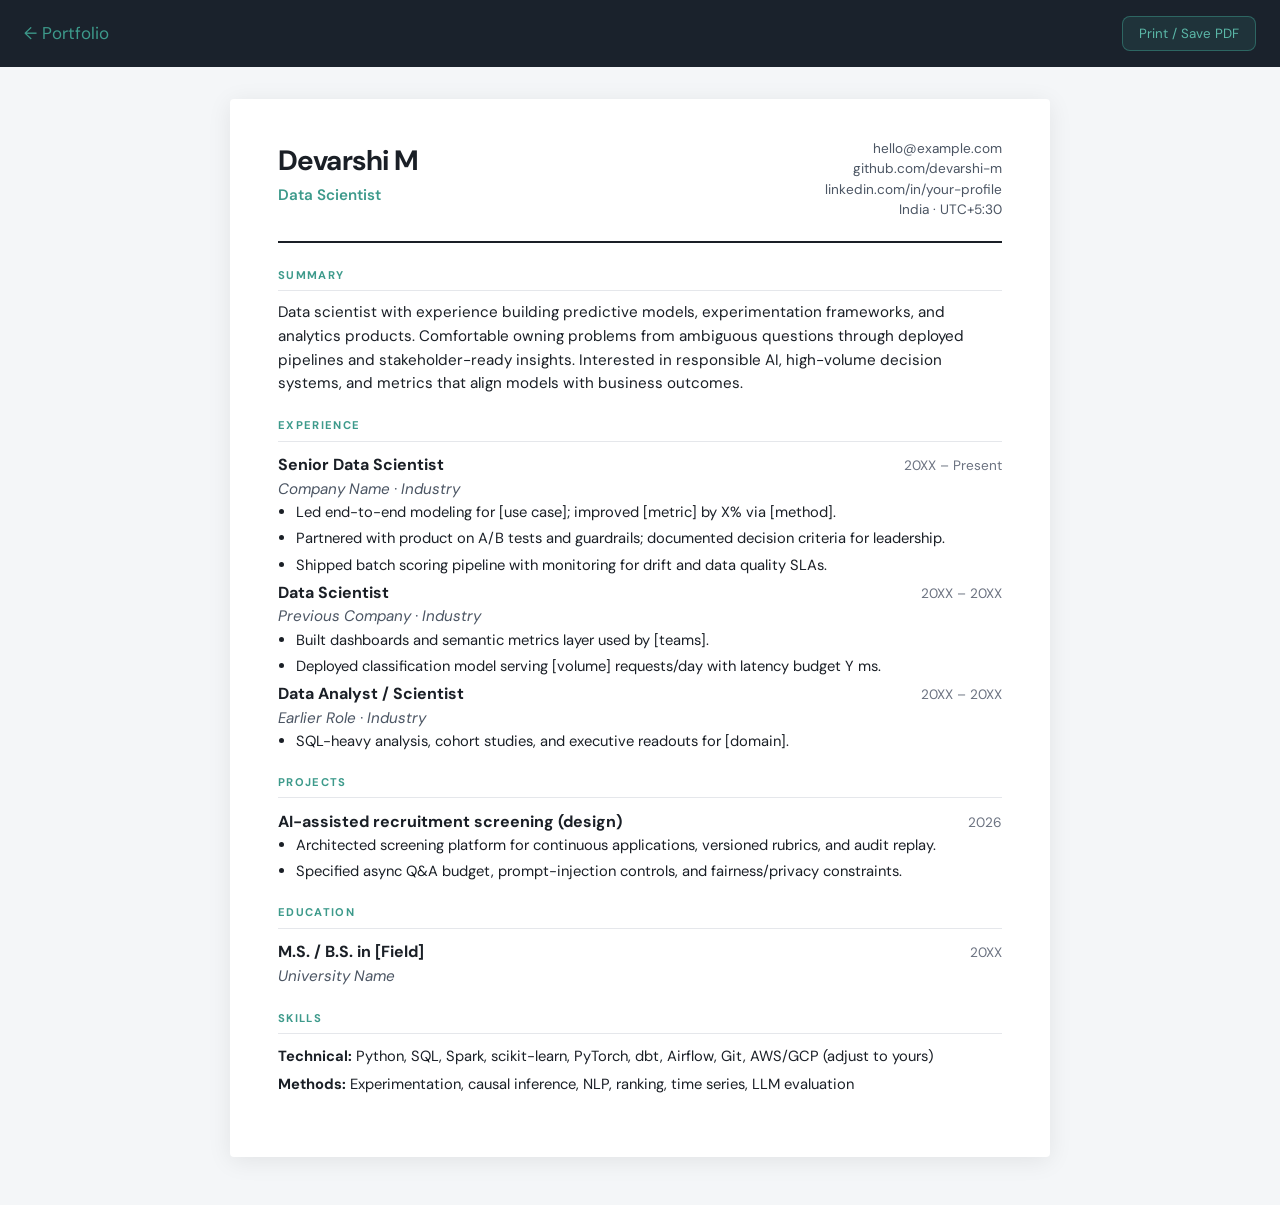
==== docs/resume.html @ bbe881e6 "Add GitHub Pages portfolio and resume site. Static docs site with deploy workflow so the portfolio c" ====
<!DOCTYPE html>
<html lang="en">
<head>
  <meta charset="UTF-8" />
  <meta name="viewport" content="width=device-width, initial-scale=1" />
  <title>Devarshi M · Résumé</title>
  <link rel="preconnect" href="https://fonts.googleapis.com" />
  <link rel="preconnect" href="https://fonts.gstatic.com" crossorigin />
  <link href="https://fonts.googleapis.com/css2?family=DM+Sans:opsz,wght@9..40,400;9..40,500;9..40,600;9..40,700&display=swap" rel="stylesheet" />
  <link rel="stylesheet" href="css/style.css" />
  <link rel="stylesheet" href="css/resume.css" />
</head>
<body class="resume-page">
  <div class="resume-toolbar no-print">
    <a href="index.html">← Portfolio</a>
    <button type="button" onclick="window.print()">Print / Save PDF</button>
  </div>

  <article class="resume sheet">
    <header class="resume-header">
      <div>
        <h1>Devarshi M</h1>
        <p class="resume-title">Data Scientist</p>
      </div>
      <address class="resume-contact">
        <span>hello@example.com</span>
        <span>github.com/devarshi-m</span>
        <span>linkedin.com/in/your-profile</span>
        <span>India · UTC+5:30</span>
      </address>
    </header>

    <section>
      <h2>Summary</h2>
      <p>
        Data scientist with experience building predictive models, experimentation frameworks, and analytics
        products. Comfortable owning problems from ambiguous questions through deployed pipelines and
        stakeholder-ready insights. Interested in responsible AI, high-volume decision systems, and metrics
        that align models with business outcomes.
      </p>
    </section>

    <section>
      <h2>Experience</h2>

      <div class="resume-entry">
        <div class="entry-head">
          <h3>Senior Data Scientist</h3>
          <span class="entry-date">20XX – Present</span>
        </div>
        <p class="entry-org">Company Name · Industry</p>
        <ul>
          <li>Led end-to-end modeling for [use case]; improved [metric] by X% via [method].</li>
          <li>Partnered with product on A/B tests and guardrails; documented decision criteria for leadership.</li>
          <li>Shipped batch scoring pipeline with monitoring for drift and data quality SLAs.</li>
        </ul>
      </div>

      <div class="resume-entry">
        <div class="entry-head">
          <h3>Data Scientist</h3>
          <span class="entry-date">20XX – 20XX</span>
        </div>
        <p class="entry-org">Previous Company · Industry</p>
        <ul>
          <li>Built dashboards and semantic metrics layer used by [teams].</li>
          <li>Deployed classification model serving [volume] requests/day with latency budget Y ms.</li>
        </ul>
      </div>

      <div class="resume-entry">
        <div class="entry-head">
          <h3>Data Analyst / Scientist</h3>
          <span class="entry-date">20XX – 20XX</span>
        </div>
        <p class="entry-org">Earlier Role · Industry</p>
        <ul>
          <li>SQL-heavy analysis, cohort studies, and executive readouts for [domain].</li>
        </ul>
      </div>
    </section>

    <section>
      <h2>Projects</h2>
      <div class="resume-entry">
        <div class="entry-head">
          <h3>AI-assisted recruitment screening (design)</h3>
          <span class="entry-date">2026</span>
        </div>
        <ul>
          <li>Architected screening platform for continuous applications, versioned rubrics, and audit replay.</li>
          <li>Specified async Q&amp;A budget, prompt-injection controls, and fairness/privacy constraints.</li>
        </ul>
      </div>
    </section>

    <section>
      <h2>Education</h2>
      <div class="resume-entry">
        <div class="entry-head">
          <h3>M.S. / B.S. in [Field]</h3>
          <span class="entry-date">20XX</span>
        </div>
        <p class="entry-org">University Name</p>
      </div>
    </section>

    <section>
      <h2>Skills</h2>
      <p class="skills-line">
        <strong>Technical:</strong> Python, SQL, Spark, scikit-learn, PyTorch, dbt, Airflow, Git, AWS/GCP (adjust to yours)
      </p>
      <p class="skills-line">
        <strong>Methods:</strong> Experimentation, causal inference, NLP, ranking, time series, LLM evaluation
      </p>
    </section>
  </article>
</body>
</html>
---- docs/css/style.css ----
:root {
  --bg: #0f1419;
  --bg-elevated: #171e26;
  --bg-card: #1a222c;
  --text: #e8edf2;
  --text-muted: #94a3b8;
  --accent: #3d9a8b;
  --accent-soft: rgba(61, 154, 139, 0.15);
  --gold: #c4a35a;
  --border: rgba(148, 163, 184, 0.12);
  --radius: 12px;
  --font-sans: "DM Sans", system-ui, sans-serif;
  --font-serif: "Instrument Serif", Georgia, serif;
  --wrap: min(1120px, 100% - 2.5rem);
}

*,
*::before,
*::after {
  box-sizing: border-box;
}

html {
  scroll-behavior: smooth;
}

body {
  margin: 0;
  font-family: var(--font-sans);
  font-size: 1.0625rem;
  line-height: 1.6;
  color: var(--text);
  background: var(--bg);
  background-image:
    radial-gradient(ellipse 80% 50% at 50% -20%, rgba(61, 154, 139, 0.12), transparent),
    radial-gradient(ellipse 60% 40% at 100% 0%, rgba(196, 163, 90, 0.06), transparent);
}

.wrap {
  width: var(--wrap);
  margin-inline: auto;
}

a {
  color: var(--accent);
  text-decoration-thickness: 1px;
  text-underline-offset: 3px;
}

a:hover {
  color: #5bb8a8;
}

code {
  font-size: 0.9em;
  padding: 0.15em 0.4em;
  border-radius: 4px;
  background: var(--bg-elevated);
}

.sr-only {
  position: absolute;
  width: 1px;
  height: 1px;
  padding: 0;
  margin: -1px;
  overflow: hidden;
  clip: rect(0, 0, 0, 0);
  border: 0;
}

.skip-link {
  position: absolute;
  left: -9999px;
  top: 0;
  z-index: 100;
  padding: 0.75rem 1rem;
  background: var(--accent);
  color: var(--bg);
}

.skip-link:focus {
  left: 1rem;
}

/* Header */
.site-header {
  position: sticky;
  top: 0;
  z-index: 50;
  backdrop-filter: blur(12px);
  background: rgba(15, 20, 25, 0.85);
  border-bottom: 1px solid var(--border);
}

.header-inner {
  display: flex;
  align-items: center;
  justify-content: space-between;
  padding: 1rem 0;
}

.logo {
  font-weight: 600;
  font-size: 1.1rem;
  color: var(--text);
  text-decoration: none;
}

.nav {
  display: flex;
  align-items: center;
  gap: 1.5rem;
}

.nav a {
  color: var(--text-muted);
  text-decoration: none;
  font-size: 0.95rem;
}

.nav a:hover {
  color: var(--text);
}

.nav-cta {
  padding: 0.45rem 0.9rem;
  border-radius: 999px;
  background: var(--accent-soft);
  color: var(--accent) !important;
  border: 1px solid rgba(61, 154, 139, 0.35);
}

.nav-toggle {
  display: none;
  width: 2.5rem;
  height: 2.5rem;
  border: 1px solid var(--border);
  border-radius: 8px;
  background: transparent;
  cursor: pointer;
}

.nav-toggle span,
.nav-toggle span::before,
.nav-toggle span::after {
  display: block;
  width: 1.1rem;
  height: 2px;
  background: var(--text);
  margin: 0 auto;
  position: relative;
}

.nav-toggle span::before,
.nav-toggle span::after {
  content: "";
  position: absolute;
  left: 0;
}

.nav-toggle span::before {
  top: -6px;
}

.nav-toggle span::after {
  top: 6px;
}

.mobile-nav {
  display: none;
  flex-direction: column;
  gap: 0.75rem;
  padding: 0 1.25rem 1rem;
  border-bottom: 1px solid var(--border);
}

.mobile-nav a {
  color: var(--text-muted);
  text-decoration: none;
}

.mobile-nav:not([hidden]) {
  display: flex;
}

@media (max-width: 768px) {
  .nav {
    display: none;
  }

  .nav-toggle {
    display: block;
  }
}

/* Hero */
.hero {
  padding: 4rem 0 5rem;
}

.hero-grid {
  display: grid;
  grid-template-columns: 1.1fr 0.9fr;
  gap: 3rem;
  align-items: center;
}

.eyebrow {
  text-transform: uppercase;
  letter-spacing: 0.12em;
  font-size: 0.75rem;
  color: var(--accent);
  font-weight: 600;
  margin: 0 0 1rem;
}

.hero h1 {
  font-family: var(--font-serif);
  font-size: clamp(2.25rem, 5vw, 3.25rem);
  font-weight: 400;
  line-height: 1.15;
  margin: 0 0 1.25rem;
}

.lead {
  color: var(--text-muted);
  font-size: 1.125rem;
  max-width: 36em;
  margin: 0 0 2rem;
}

.hero-actions {
  display: flex;
  flex-wrap: wrap;
  gap: 0.75rem;
  margin-bottom: 2rem;
}

.btn {
  display: inline-flex;
  align-items: center;
  padding: 0.65rem 1.25rem;
  border-radius: 999px;
  font-weight: 500;
  font-size: 0.95rem;
  text-decoration: none;
  border: 1px solid transparent;
  cursor: pointer;
  transition: background 0.15s, border-color 0.15s;
}

.btn-primary {
  background: var(--accent);
  color: #0a1210;
}

.btn-primary:hover {
  background: #4db5a5;
  color: #0a1210;
}

.btn-ghost {
  border-color: var(--border);
  color: var(--text);
}

.btn-ghost:hover {
  border-color: var(--text-muted);
  color: var(--text);
}

.hero-meta {
  list-style: none;
  padding: 0;
  margin: 0;
  display: flex;
  flex-wrap: wrap;
  gap: 0.5rem 1.25rem;
  font-size: 0.875rem;
  color: var(--text-muted);
}

.hero-meta li:not(:last-child)::after {
  content: "·";
  margin-left: 1.25rem;
  opacity: 0.5;
}

.hero-visual {
  display: flex;
  justify-content: center;
}

.orbit {
  position: relative;
  width: min(280px, 100%);
  aspect-ratio: 1;
  color: var(--accent);
}

.chart-ring {
  width: 100%;
  height: 100%;
}

.dot {
  position: absolute;
  width: 10px;
  height: 10px;
  border-radius: 50%;
  background: var(--gold);
  box-shadow: 0 0 20px rgba(196, 163, 90, 0.5);
}

.d1 {
  top: 8%;
  left: 50%;
  animation: float 4s ease-in-out infinite;
}

.d2 {
  bottom: 20%;
  left: 10%;
  animation: float 5s ease-in-out infinite 0.5s;
}

.d3 {
  bottom: 15%;
  right: 8%;
  background: var(--accent);
  animation: float 4.5s ease-in-out infinite 1s;
}

@keyframes float {
  0%,
  100% {
    transform: translateY(0);
  }
  50% {
    transform: translateY(-8px);
  }
}

@media (max-width: 900px) {
  .hero-grid {
    grid-template-columns: 1fr;
  }

  .hero-visual {
    order: -1;
    opacity: 0.85;
  }
}

/* Sections */
.section {
  padding: 4rem 0;
}

.section-head {
  margin-bottom: 2.5rem;
  max-width: 40em;
}

.section-head h2 {
  font-family: var(--font-serif);
  font-size: 2rem;
  font-weight: 400;
  margin: 0 0 0.5rem;
}

.section-head p {
  color: var(--text-muted);
  margin: 0;
}

.work {
  background: var(--bg-elevated);
  border-block: 1px solid var(--border);
}

.project-card {
  background: var(--bg-card);
  border: 1px solid var(--border);
  border-radius: var(--radius);
  padding: 1.75rem;
}

.project-card.featured {
  margin-bottom: 1.5rem;
  border-color: rgba(61, 154, 139, 0.25);
  box-shadow: 0 0 0 1px rgba(61, 154, 139, 0.08);
}

.project-tag {
  font-size: 0.75rem;
  text-transform: uppercase;
  letter-spacing: 0.08em;
  color: var(--gold);
  margin-bottom: 0.75rem;
}

.project-card h3 {
  margin: 0 0 0.75rem;
  font-size: 1.25rem;
}

.project-card p {
  color: var(--text-muted);
  margin: 0 0 1rem;
}

.project-highlights {
  margin: 0 0 1.25rem;
  padding-left: 1.25rem;
  color: var(--text-muted);
  font-size: 0.95rem;
}

.project-highlights li {
  margin-bottom: 0.35rem;
}

.project-links {
  display: flex;
  gap: 1.25rem;
  font-size: 0.95rem;
}

.project-note {
  font-size: 0.85rem !important;
  margin-top: 0.75rem !important;
  opacity: 0.7;
}

.project-grid {
  display: grid;
  grid-template-columns: repeat(3, 1fr);
  gap: 1.25rem;
}

@media (max-width: 900px) {
  .project-grid {
    grid-template-columns: 1fr;
  }
}

.resume-teaser-grid {
  display: grid;
  grid-template-columns: 1fr 1fr;
  gap: 3rem;
  align-items: start;
}

.resume-teaser h2 {
  font-family: var(--font-serif);
  font-size: 2rem;
  font-weight: 400;
  margin: 0 0 0.75rem;
}

.skill-list {
  margin: 0;
}

.skill-list div {
  margin-bottom: 1.25rem;
}

.skill-list dt {
  font-size: 0.75rem;
  text-transform: uppercase;
  letter-spacing: 0.08em;
  color: var(--accent);
  margin-bottom: 0.35rem;
}

.skill-list dd {
  margin: 0;
  color: var(--text-muted);
}

@media (max-width: 768px) {
  .resume-teaser-grid {
    grid-template-columns: 1fr;
  }
}

.contact {
  text-align: center;
}

.contact-inner {
  max-width: 32em;
  margin-inline: auto;
}

.contact h2 {
  font-family: var(--font-serif);
  font-size: 2rem;
  font-weight: 400;
  margin: 0 0 0.5rem;
}

.contact p {
  color: var(--text-muted);
  margin: 0 0 1.5rem;
}

.contact-links {
  list-style: none;
  padding: 0;
  margin: 0;
}

.contact-links li {
  margin-bottom: 0.75rem;
}

.contact-links a {
  font-size: 1.1rem;
}

.hint {
  display: block;
  font-size: 0.8rem;
  color: var(--text-muted);
  margin-top: 0.15rem;
}

.site-footer {
  padding: 2rem 0;
  border-top: 1px solid var(--border);
  font-size: 0.875rem;
  color: var(--text-muted);
}

.site-footer a {
  color: var(--text-muted);
}
---- docs/css/resume.css ----
.resume-page {
  background: #f4f6f8;
  color: #1a1f26;
  min-height: 100vh;
}

.resume-toolbar {
  display: flex;
  justify-content: space-between;
  align-items: center;
  padding: 1rem 1.5rem;
  background: #1a222c;
  color: #e8edf2;
}

.resume-toolbar a {
  color: #3d9a8b;
  text-decoration: none;
}

.resume-toolbar button {
  padding: 0.5rem 1rem;
  border-radius: 8px;
  border: 1px solid rgba(61, 154, 139, 0.5);
  background: rgba(61, 154, 139, 0.15);
  color: #5bb8a8;
  cursor: pointer;
  font-family: inherit;
}

.sheet {
  max-width: 820px;
  margin: 2rem auto 3rem;
  padding: 2.5rem 3rem;
  background: #fff;
  box-shadow: 0 4px 24px rgba(0, 0, 0, 0.08);
  border-radius: 4px;
}

.resume-header {
  display: flex;
  justify-content: space-between;
  gap: 2rem;
  padding-bottom: 1.25rem;
  border-bottom: 2px solid #1a1f26;
  margin-bottom: 1.5rem;
}

.resume-header h1 {
  margin: 0;
  font-size: 1.75rem;
  letter-spacing: -0.02em;
}

.resume-title {
  margin: 0.25rem 0 0;
  font-size: 1.05rem;
  color: #3d9a8b;
  font-weight: 600;
}

.resume-contact {
  font-style: normal;
  text-align: right;
  font-size: 0.85rem;
  line-height: 1.5;
  color: #4b5563;
}

.resume-contact span {
  display: block;
}

.sheet section {
  margin-bottom: 1.35rem;
}

.sheet h2 {
  font-size: 0.7rem;
  text-transform: uppercase;
  letter-spacing: 0.12em;
  color: #3d9a8b;
  margin: 0 0 0.65rem;
  border-bottom: 1px solid #e5e7eb;
  padding-bottom: 0.35rem;
}

.sheet p {
  margin: 0;
  font-size: 0.95rem;
  line-height: 1.55;
}

.entry-head {
  display: flex;
  justify-content: space-between;
  align-items: baseline;
  gap: 1rem;
}

.entry-head h3 {
  margin: 0;
  font-size: 1rem;
}

.entry-date {
  font-size: 0.85rem;
  color: #6b7280;
  white-space: nowrap;
}

.entry-org {
  margin: 0.15rem 0 0.5rem;
  font-size: 0.9rem;
  color: #4b5563;
  font-style: italic;
}

.resume-entry ul {
  margin: 0;
  padding-left: 1.15rem;
  font-size: 0.92rem;
  line-height: 1.5;
}

.resume-entry li {
  margin-bottom: 0.25rem;
}

.skills-line {
  margin-bottom: 0.35rem !important;
  font-size: 0.92rem !important;
}

@media (max-width: 640px) {
  .sheet {
    margin: 1rem;
    padding: 1.5rem;
  }

  .resume-header {
    flex-direction: column;
  }

  .resume-contact {
    text-align: left;
  }
}

@media print {
  .no-print {
    display: none !important;
  }

  .resume-page {
    background: #fff;
  }

  .sheet {
    margin: 0;
    box-shadow: none;
    max-width: none;
    padding: 0;
  }
}
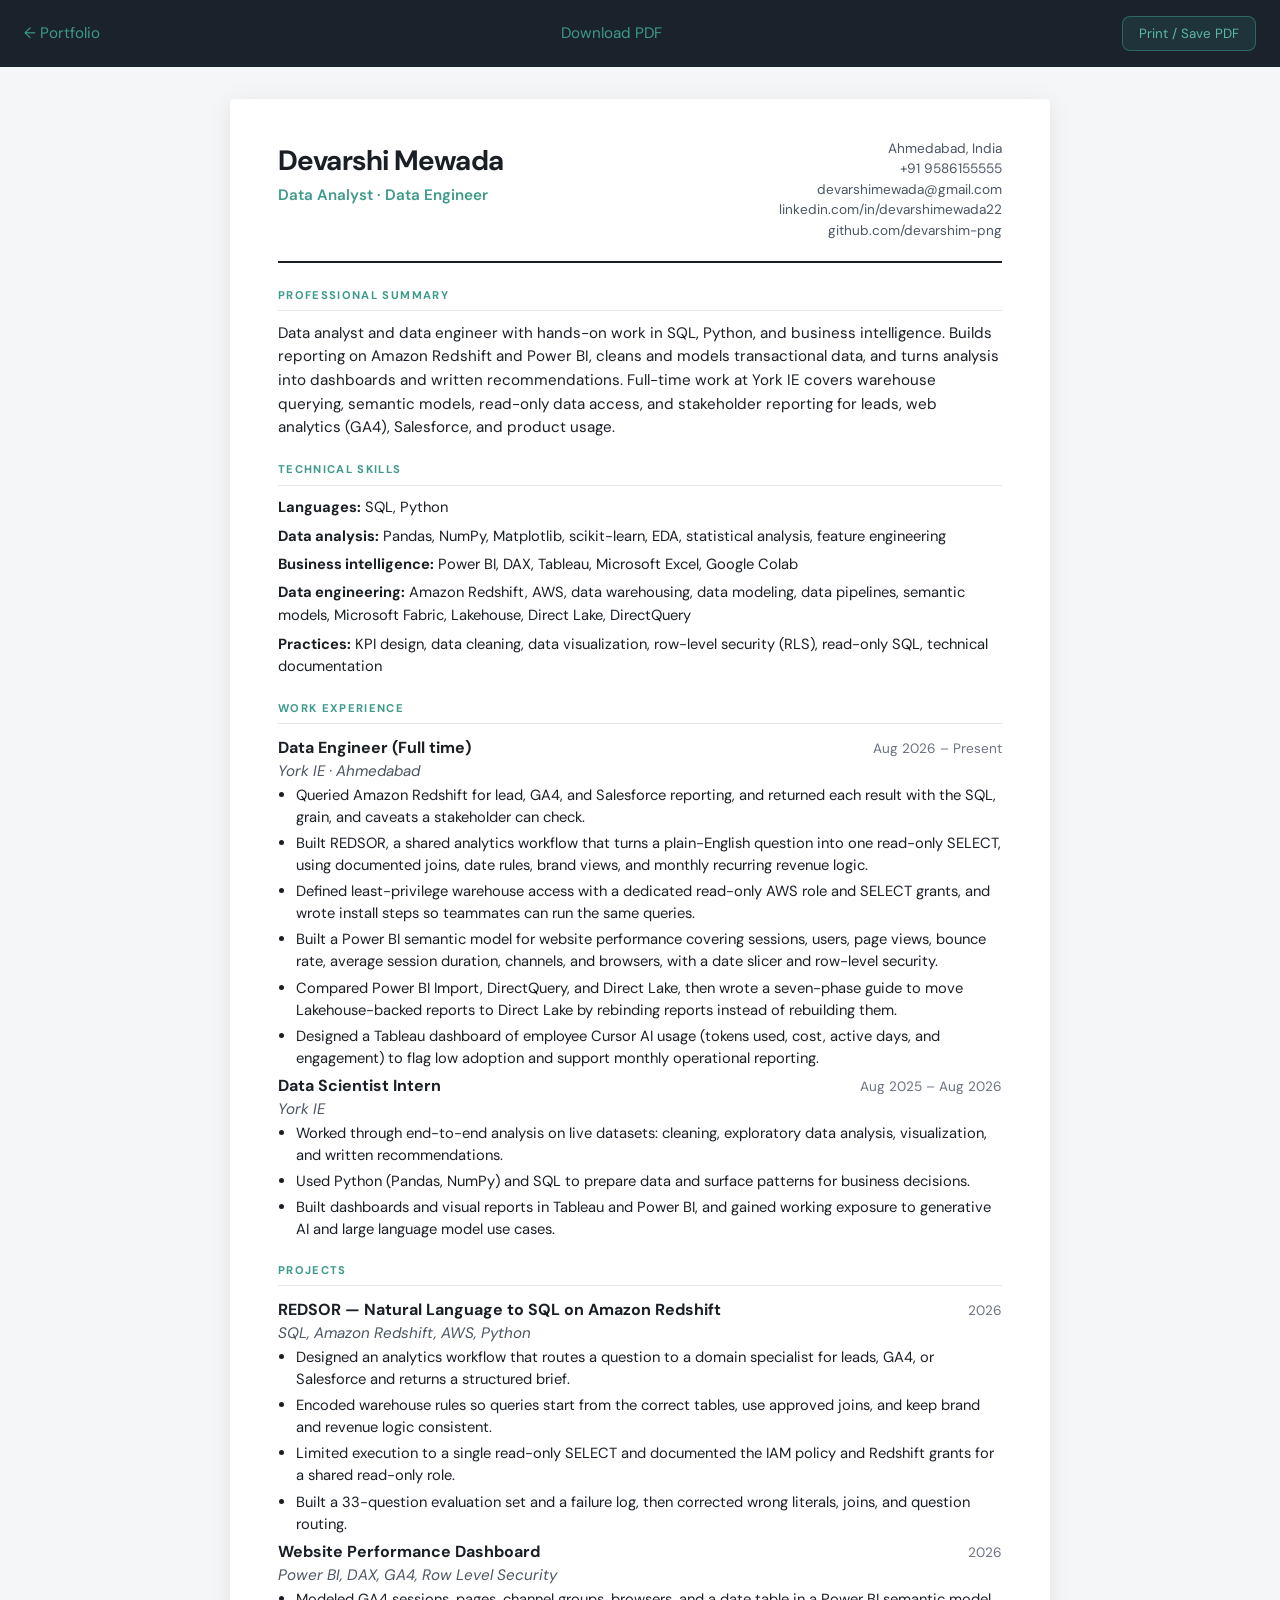
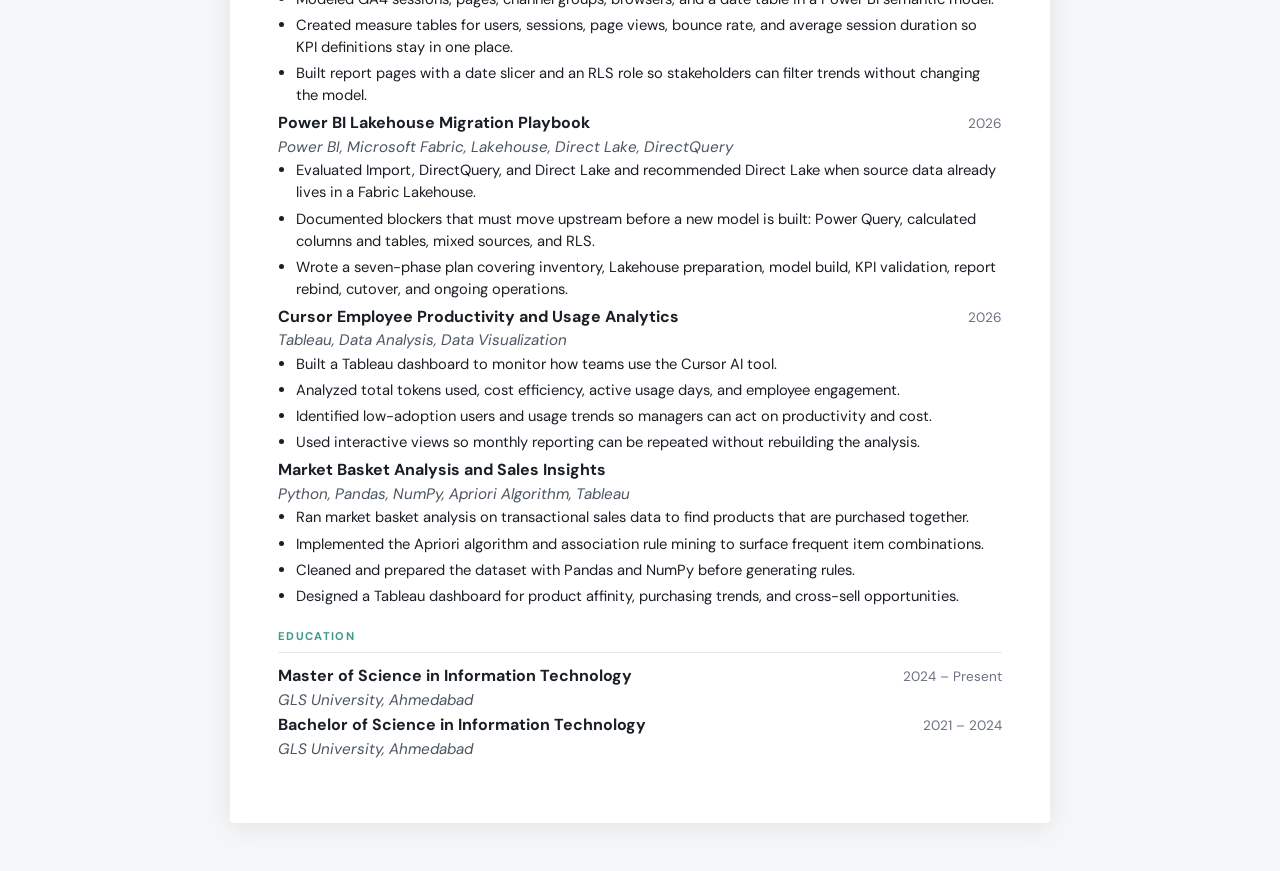
==== commit b64764b9: "Update portfolio and résumé from CV PDF. Align site content with York IE experience, projects, conta" ====
--- a/docs/resume.html
+++ b/docs/resume.html
@@ -3,7 +3,7 @@
 <head>
   <meta charset="UTF-8" />
   <meta name="viewport" content="width=device-width, initial-scale=1" />
-  <title>Devarshi M · Résumé</title>
+  <title>Devarshi Mewada · Résumé</title>
   <link rel="preconnect" href="https://fonts.googleapis.com" />
   <link rel="preconnect" href="https://fonts.gstatic.com" crossorigin />
   <link href="https://fonts.googleapis.com/css2?family=DM+Sans:opsz,wght@9..40,400;9..40,500;9..40,600;9..40,700&display=swap" rel="stylesheet" />
@@ -13,83 +13,146 @@
 <body class="resume-page">
   <div class="resume-toolbar no-print">
     <a href="index.html">← Portfolio</a>
+    <a href="assets/Devarshi_Mewada_CV.pdf">Download PDF</a>
     <button type="button" onclick="window.print()">Print / Save PDF</button>
   </div>
 
   <article class="resume sheet">
     <header class="resume-header">
       <div>
-        <h1>Devarshi M</h1>
-        <p class="resume-title">Data Scientist</p>
+        <h1>Devarshi Mewada</h1>
+        <p class="resume-title">Data Analyst · Data Engineer</p>
       </div>
       <address class="resume-contact">
-        <span>hello@example.com</span>
-        <span>github.com/devarshi-m</span>
-        <span>linkedin.com/in/your-profile</span>
-        <span>India · UTC+5:30</span>
+        <span>Ahmedabad, India</span>
+        <span>+91 9586155555</span>
+        <span>devarshimewada@gmail.com</span>
+        <span>linkedin.com/in/devarshimewada22</span>
+        <span>github.com/devarshim-png</span>
       </address>
     </header>
 
     <section>
-      <h2>Summary</h2>
+      <h2>Professional summary</h2>
       <p>
-        Data scientist with experience building predictive models, experimentation frameworks, and analytics
-        products. Comfortable owning problems from ambiguous questions through deployed pipelines and
-        stakeholder-ready insights. Interested in responsible AI, high-volume decision systems, and metrics
-        that align models with business outcomes.
+        Data analyst and data engineer with hands-on work in SQL, Python, and business intelligence. Builds
+        reporting on Amazon Redshift and Power BI, cleans and models transactional data, and turns analysis into
+        dashboards and written recommendations. Full-time work at York IE covers warehouse querying, semantic
+        models, read-only data access, and stakeholder reporting for leads, web analytics (GA4), Salesforce, and
+        product usage.
       </p>
     </section>
 
     <section>
-      <h2>Experience</h2>
+      <h2>Technical skills</h2>
+      <p class="skills-line"><strong>Languages:</strong> SQL, Python</p>
+      <p class="skills-line"><strong>Data analysis:</strong> Pandas, NumPy, Matplotlib, scikit-learn, EDA, statistical analysis, feature engineering</p>
+      <p class="skills-line"><strong>Business intelligence:</strong> Power BI, DAX, Tableau, Microsoft Excel, Google Colab</p>
+      <p class="skills-line"><strong>Data engineering:</strong> Amazon Redshift, AWS, data warehousing, data modeling, data pipelines, semantic models, Microsoft Fabric, Lakehouse, Direct Lake, DirectQuery</p>
+      <p class="skills-line"><strong>Practices:</strong> KPI design, data cleaning, data visualization, row-level security (RLS), read-only SQL, technical documentation</p>
+    </section>
+
+    <section>
+      <h2>Work experience</h2>
 
       <div class="resume-entry">
         <div class="entry-head">
-          <h3>Senior Data Scientist</h3>
-          <span class="entry-date">20XX – Present</span>
+          <h3>Data Engineer (Full time)</h3>
+          <span class="entry-date">Aug 2026 – Present</span>
         </div>
-        <p class="entry-org">Company Name · Industry</p>
+        <p class="entry-org">York IE · Ahmedabad</p>
         <ul>
-          <li>Led end-to-end modeling for [use case]; improved [metric] by X% via [method].</li>
-          <li>Partnered with product on A/B tests and guardrails; documented decision criteria for leadership.</li>
-          <li>Shipped batch scoring pipeline with monitoring for drift and data quality SLAs.</li>
+          <li>Queried Amazon Redshift for lead, GA4, and Salesforce reporting, and returned each result with the SQL, grain, and caveats a stakeholder can check.</li>
+          <li>Built REDSOR, a shared analytics workflow that turns a plain-English question into one read-only SELECT, using documented joins, date rules, brand views, and monthly recurring revenue logic.</li>
+          <li>Defined least-privilege warehouse access with a dedicated read-only AWS role and SELECT grants, and wrote install steps so teammates can run the same queries.</li>
+          <li>Built a Power BI semantic model for website performance covering sessions, users, page views, bounce rate, average session duration, channels, and browsers, with a date slicer and row-level security.</li>
+          <li>Compared Power BI Import, DirectQuery, and Direct Lake, then wrote a seven-phase guide to move Lakehouse-backed reports to Direct Lake by rebinding reports instead of rebuilding them.</li>
+          <li>Designed a Tableau dashboard of employee Cursor AI usage (tokens used, cost, active days, and engagement) to flag low adoption and support monthly operational reporting.</li>
         </ul>
       </div>
 
       <div class="resume-entry">
         <div class="entry-head">
-          <h3>Data Scientist</h3>
-          <span class="entry-date">20XX – 20XX</span>
+          <h3>Data Scientist Intern</h3>
+          <span class="entry-date">Aug 2025 – Aug 2026</span>
         </div>
-        <p class="entry-org">Previous Company · Industry</p>
+        <p class="entry-org">York IE</p>
         <ul>
-          <li>Built dashboards and semantic metrics layer used by [teams].</li>
-          <li>Deployed classification model serving [volume] requests/day with latency budget Y ms.</li>
-        </ul>
-      </div>
-
-      <div class="resume-entry">
-        <div class="entry-head">
-          <h3>Data Analyst / Scientist</h3>
-          <span class="entry-date">20XX – 20XX</span>
-        </div>
-        <p class="entry-org">Earlier Role · Industry</p>
-        <ul>
-          <li>SQL-heavy analysis, cohort studies, and executive readouts for [domain].</li>
+          <li>Worked through end-to-end analysis on live datasets: cleaning, exploratory data analysis, visualization, and written recommendations.</li>
+          <li>Used Python (Pandas, NumPy) and SQL to prepare data and surface patterns for business decisions.</li>
+          <li>Built dashboards and visual reports in Tableau and Power BI, and gained working exposure to generative AI and large language model use cases.</li>
         </ul>
       </div>
     </section>
 
     <section>
       <h2>Projects</h2>
+
       <div class="resume-entry">
         <div class="entry-head">
-          <h3>AI-assisted recruitment screening (design)</h3>
+          <h3>REDSOR — Natural Language to SQL on Amazon Redshift</h3>
           <span class="entry-date">2026</span>
         </div>
+        <p class="entry-org">SQL, Amazon Redshift, AWS, Python</p>
         <ul>
-          <li>Architected screening platform for continuous applications, versioned rubrics, and audit replay.</li>
-          <li>Specified async Q&amp;A budget, prompt-injection controls, and fairness/privacy constraints.</li>
+          <li>Designed an analytics workflow that routes a question to a domain specialist for leads, GA4, or Salesforce and returns a structured brief.</li>
+          <li>Encoded warehouse rules so queries start from the correct tables, use approved joins, and keep brand and revenue logic consistent.</li>
+          <li>Limited execution to a single read-only SELECT and documented the IAM policy and Redshift grants for a shared read-only role.</li>
+          <li>Built a 33-question evaluation set and a failure log, then corrected wrong literals, joins, and question routing.</li>
+        </ul>
+      </div>
+
+      <div class="resume-entry">
+        <div class="entry-head">
+          <h3>Website Performance Dashboard</h3>
+          <span class="entry-date">2026</span>
+        </div>
+        <p class="entry-org">Power BI, DAX, GA4, Row Level Security</p>
+        <ul>
+          <li>Modeled GA4 sessions, pages, channel groups, browsers, and a date table in a Power BI semantic model.</li>
+          <li>Created measure tables for users, sessions, page views, bounce rate, and average session duration so KPI definitions stay in one place.</li>
+          <li>Built report pages with a date slicer and an RLS role so stakeholders can filter trends without changing the model.</li>
+        </ul>
+      </div>
+
+      <div class="resume-entry">
+        <div class="entry-head">
+          <h3>Power BI Lakehouse Migration Playbook</h3>
+          <span class="entry-date">2026</span>
+        </div>
+        <p class="entry-org">Power BI, Microsoft Fabric, Lakehouse, Direct Lake, DirectQuery</p>
+        <ul>
+          <li>Evaluated Import, DirectQuery, and Direct Lake and recommended Direct Lake when source data already lives in a Fabric Lakehouse.</li>
+          <li>Documented blockers that must move upstream before a new model is built: Power Query, calculated columns and tables, mixed sources, and RLS.</li>
+          <li>Wrote a seven-phase plan covering inventory, Lakehouse preparation, model build, KPI validation, report rebind, cutover, and ongoing operations.</li>
+        </ul>
+      </div>
+
+      <div class="resume-entry">
+        <div class="entry-head">
+          <h3>Cursor Employee Productivity and Usage Analytics</h3>
+          <span class="entry-date">2026</span>
+        </div>
+        <p class="entry-org">Tableau, Data Analysis, Data Visualization</p>
+        <ul>
+          <li>Built a Tableau dashboard to monitor how teams use the Cursor AI tool.</li>
+          <li>Analyzed total tokens used, cost efficiency, active usage days, and employee engagement.</li>
+          <li>Identified low-adoption users and usage trends so managers can act on productivity and cost.</li>
+          <li>Used interactive views so monthly reporting can be repeated without rebuilding the analysis.</li>
+        </ul>
+      </div>
+
+      <div class="resume-entry">
+        <div class="entry-head">
+          <h3>Market Basket Analysis and Sales Insights</h3>
+          <span class="entry-date">&nbsp;</span>
+        </div>
+        <p class="entry-org">Python, Pandas, NumPy, Apriori Algorithm, Tableau</p>
+        <ul>
+          <li>Ran market basket analysis on transactional sales data to find products that are purchased together.</li>
+          <li>Implemented the Apriori algorithm and association rule mining to surface frequent item combinations.</li>
+          <li>Cleaned and prepared the dataset with Pandas and NumPy before generating rules.</li>
+          <li>Designed a Tableau dashboard for product affinity, purchasing trends, and cross-sell opportunities.</li>
         </ul>
       </div>
     </section>
@@ -98,21 +161,18 @@
       <h2>Education</h2>
       <div class="resume-entry">
         <div class="entry-head">
-          <h3>M.S. / B.S. in [Field]</h3>
-          <span class="entry-date">20XX</span>
+          <h3>Master of Science in Information Technology</h3>
+          <span class="entry-date">2024 – Present</span>
         </div>
-        <p class="entry-org">University Name</p>
+        <p class="entry-org">GLS University, Ahmedabad</p>
       </div>
-    </section>
-
-    <section>
-      <h2>Skills</h2>
-      <p class="skills-line">
-        <strong>Technical:</strong> Python, SQL, Spark, scikit-learn, PyTorch, dbt, Airflow, Git, AWS/GCP (adjust to yours)
-      </p>
-      <p class="skills-line">
-        <strong>Methods:</strong> Experimentation, causal inference, NLP, ranking, time series, LLM evaluation
-      </p>
+      <div class="resume-entry">
+        <div class="entry-head">
+          <h3>Bachelor of Science in Information Technology</h3>
+          <span class="entry-date">2021 – 2024</span>
+        </div>
+        <p class="entry-org">GLS University, Ahmedabad</p>
+      </div>
     </section>
   </article>
 </body>
--- a/docs/css/resume.css
+++ b/docs/css/resume.css
@@ -8,6 +8,8 @@
   display: flex;
   justify-content: space-between;
   align-items: center;
+  flex-wrap: wrap;
+  gap: 0.75rem;
   padding: 1rem 1.5rem;
   background: #1a222c;
   color: #e8edf2;
@@ -16,6 +18,7 @@
 .resume-toolbar a {
   color: #3d9a8b;
   text-decoration: none;
+  font-size: 0.95rem;
 }
 
 .resume-toolbar button {
